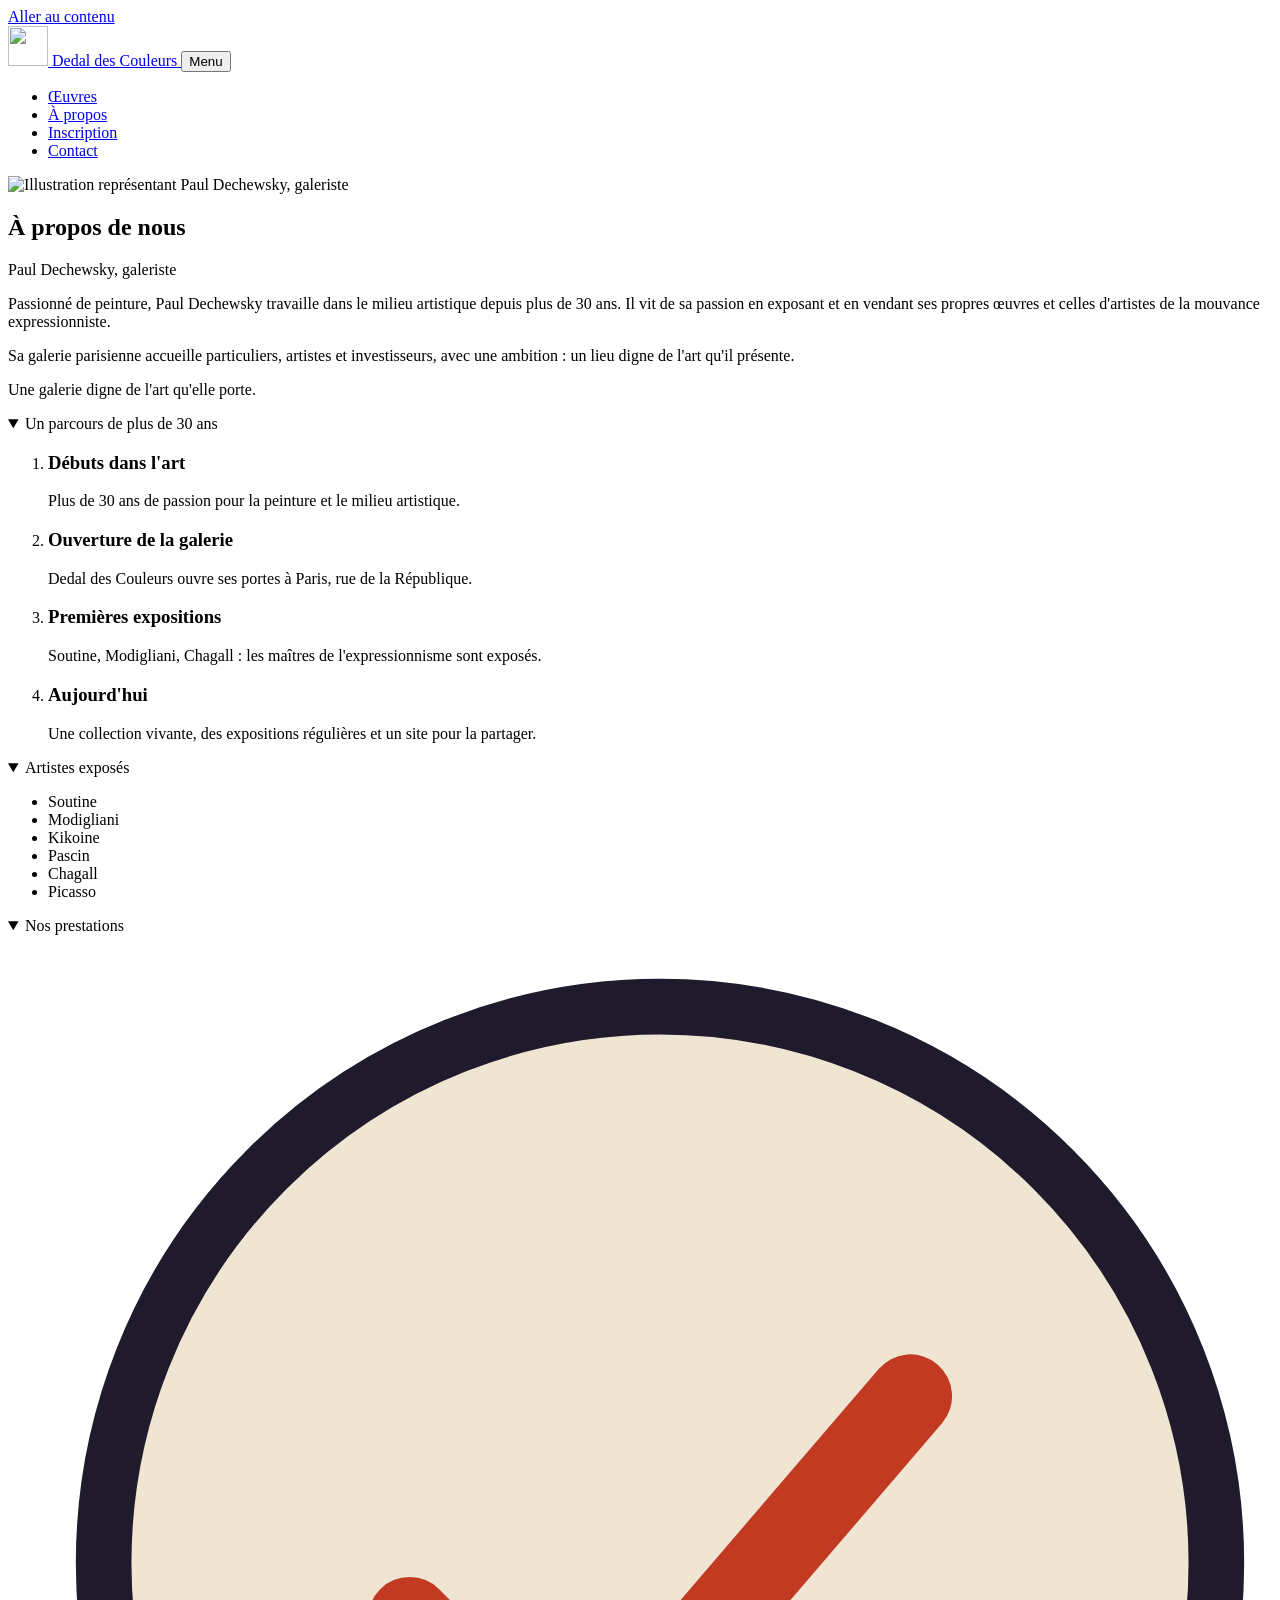
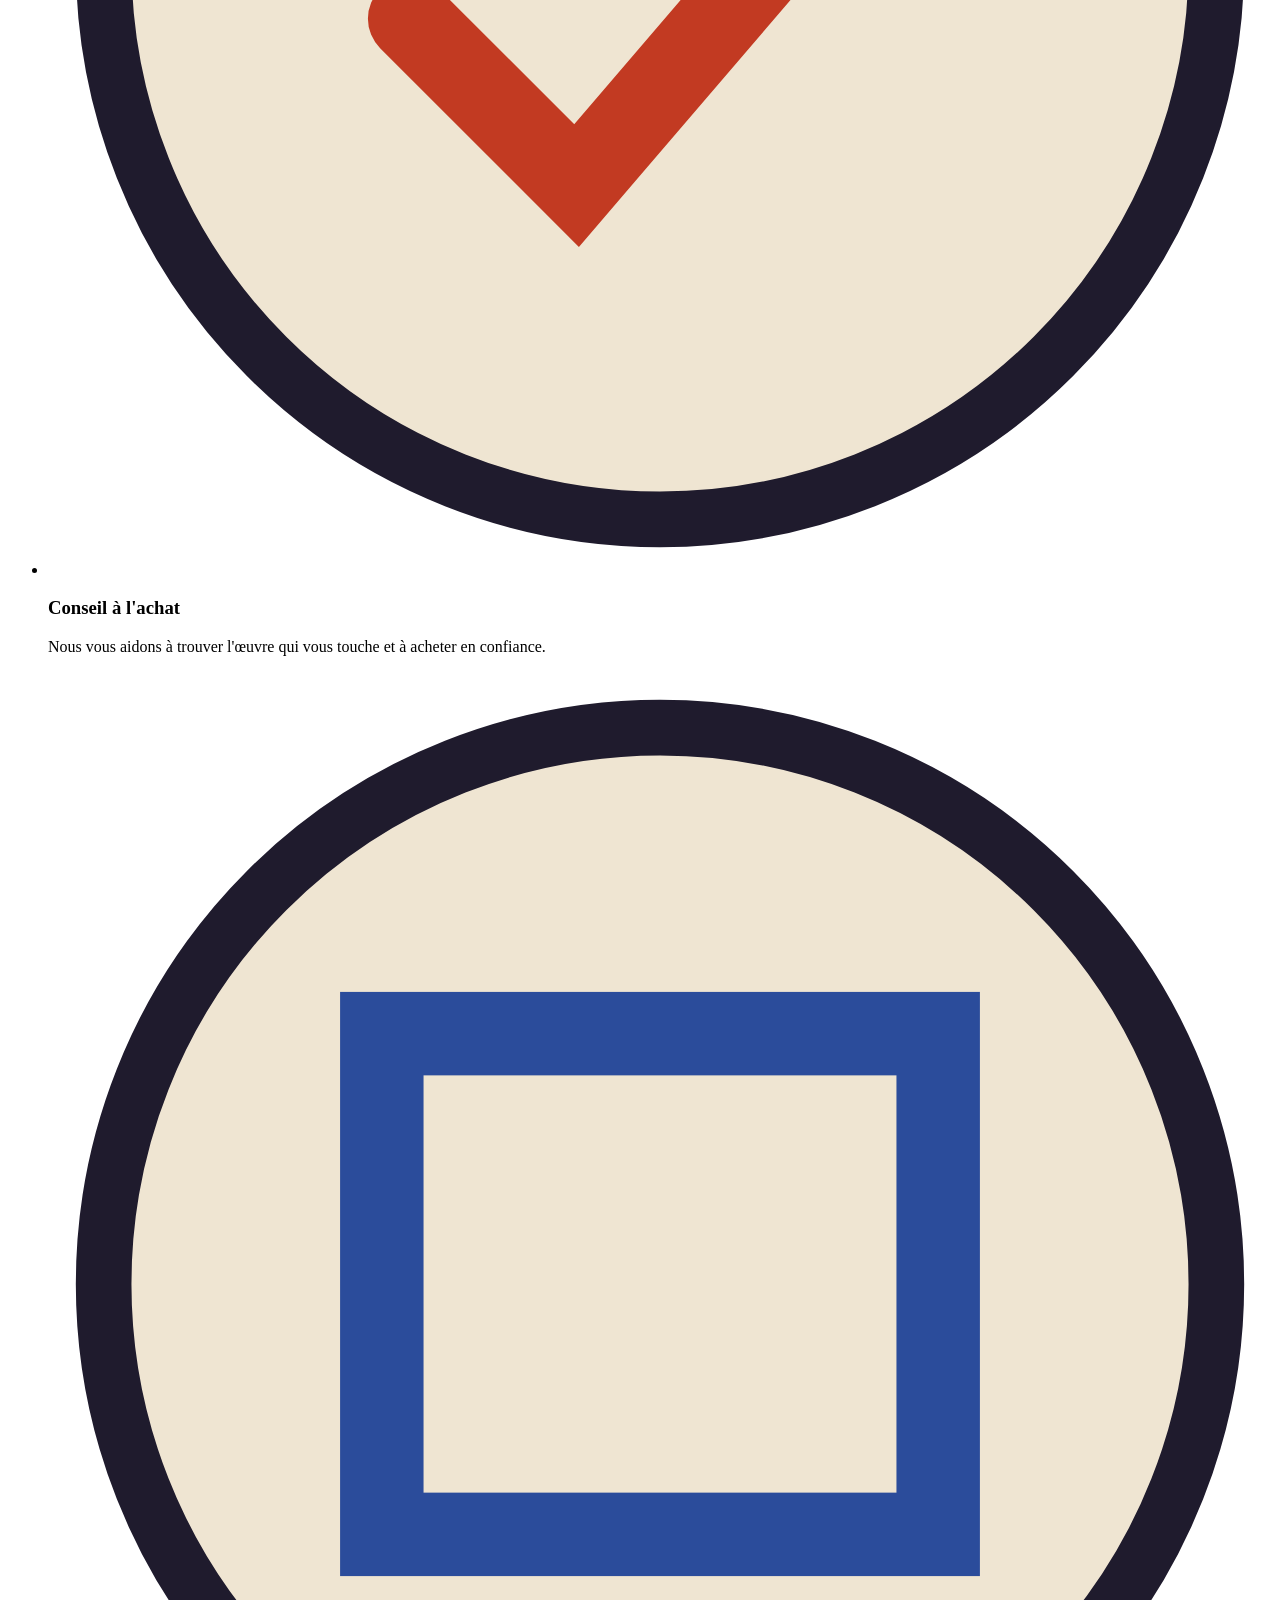
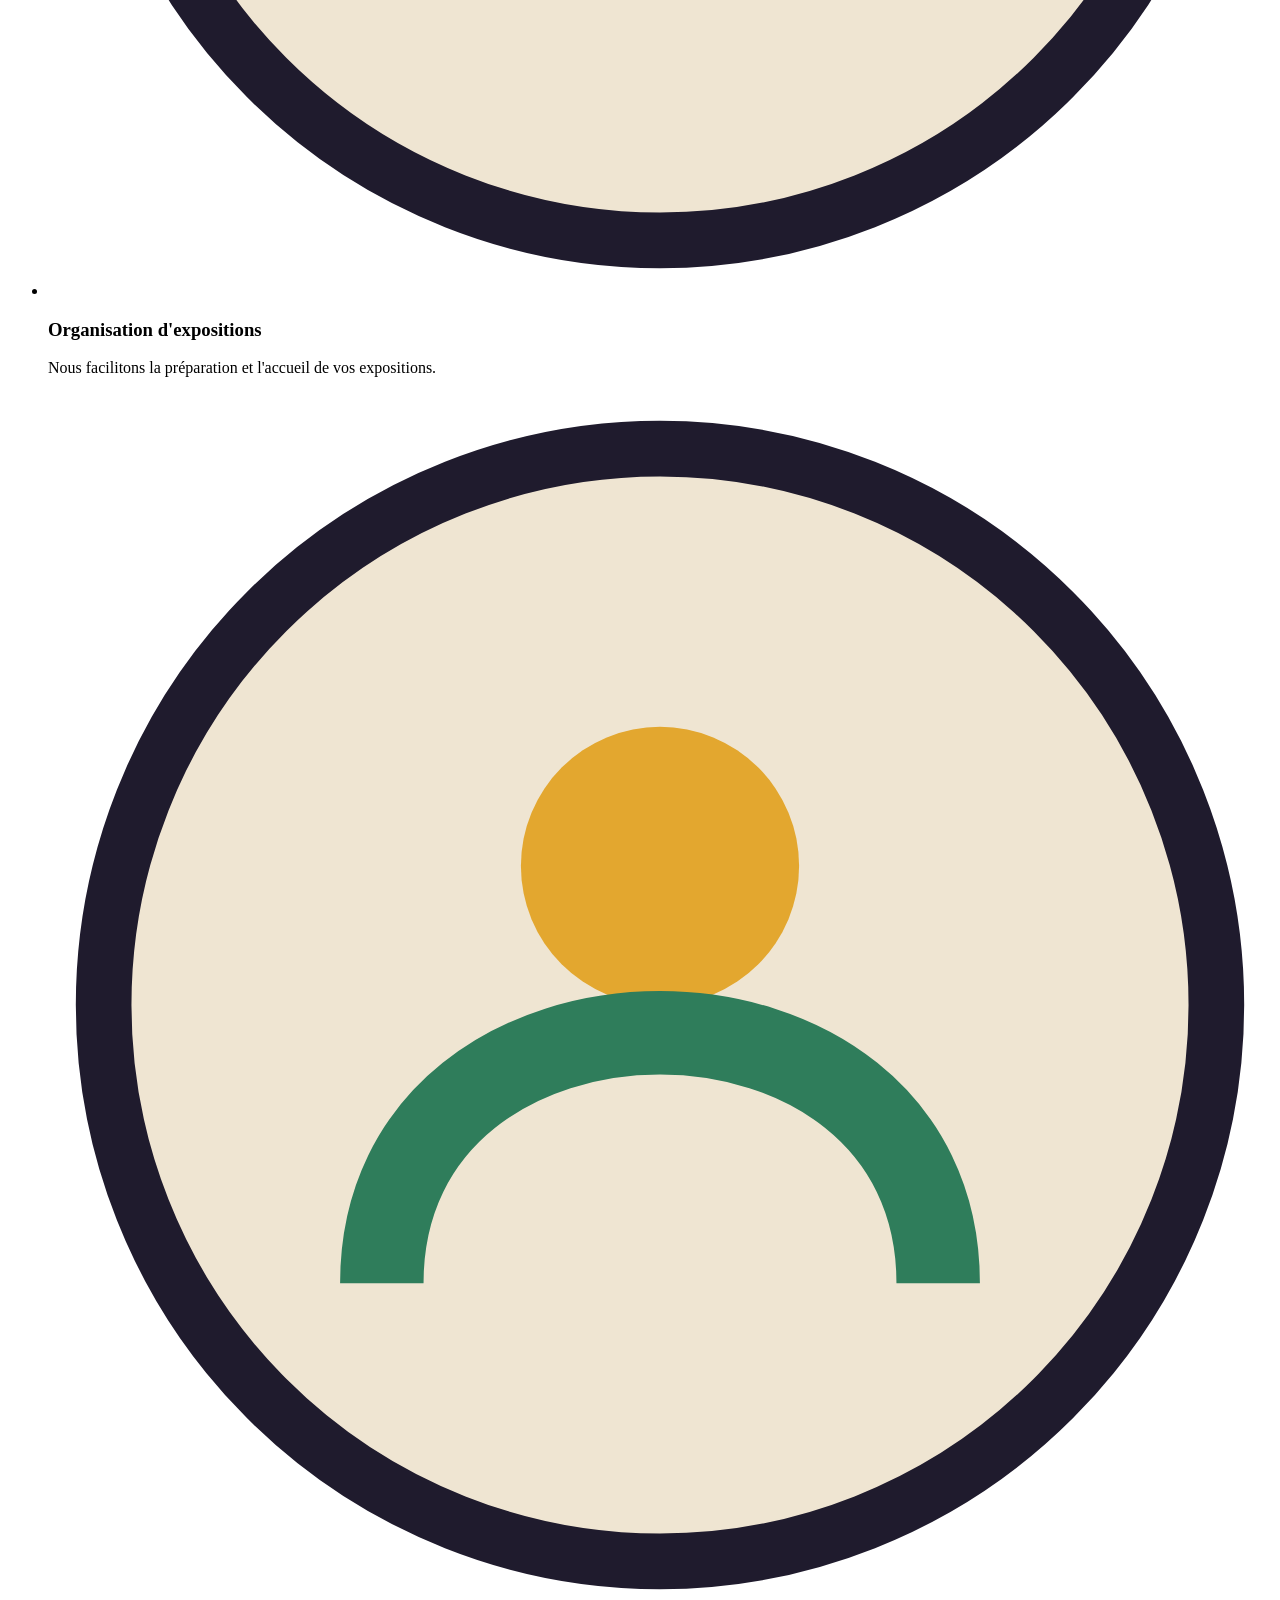
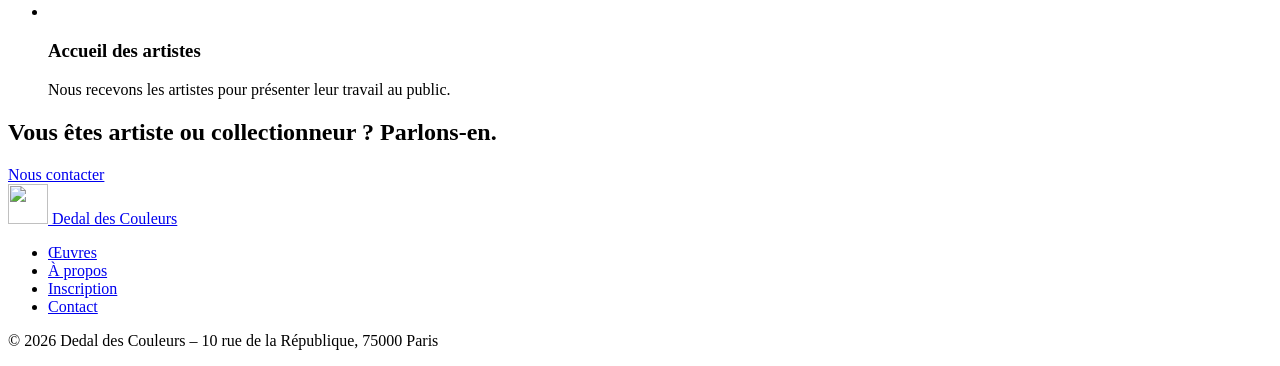
==== a-propos.html @ 1d60deca "Ajouter la page de présentation" ====
<!DOCTYPE html>
<html lang="fr">
<head>
  <meta charset="UTF-8">
  <meta name="viewport" content="width=device-width, initial-scale=1">
  <title>À propos – Paul Dechewsky et la galerie Dedal des Couleurs</title>
  <meta name="description" content="Plus de 30 ans de passion : découvrez Paul Dechewsky, son parcours, les artistes exposés et les prestations de la galerie Dedal des Couleurs à Paris.">
  <link rel="canonical" href="https://theo-zbn.github.io/Dedal-des-Couleurs/a-propos.html">
  <meta property="og:type" content="website">
  <meta property="og:locale" content="fr_FR">
  <meta property="og:site_name" content="Dedal des Couleurs">
  <meta property="og:title" content="À propos – Paul Dechewsky et la galerie Dedal des Couleurs">
  <meta property="og:description" content="Plus de 30 ans de passion : découvrez Paul Dechewsky, son parcours, les artistes exposés et les prestations de la galerie Dedal des Couleurs à Paris.">
  <meta property="og:url" content="https://theo-zbn.github.io/Dedal-des-Couleurs/a-propos.html">
  <meta property="og:image" content="https://theo-zbn.github.io/Dedal-des-Couleurs/images/logo-dedal.svg">
  <meta name="twitter:card" content="summary">
  <meta name="theme-color" content="#faf5ec">
  <link rel="icon" href="images/favicon.svg" type="image/svg+xml">
  <link rel="preconnect" href="https://fonts.googleapis.com">
  <link rel="preconnect" href="https://fonts.gstatic.com" crossorigin>
  <link href="https://fonts.googleapis.com/css2?family=DM+Sans:wght@400;500;700&amp;family=Fraunces:wght@600;700&amp;display=swap" rel="stylesheet">
  <link rel="stylesheet" href="css/style.css">
</head>
<body>
  <a class="skip-link" href="#contenu">Aller au contenu</a>

  <header class="site-header">
    <div class="container site-header__inner">
      <a class="brand" href="index.html">
        <img src="images/logo-dedal.svg" alt="" width="40" height="40">
        <span>Dedal des Couleurs</span>
      </a>
      <button class="nav-toggle" type="button" aria-expanded="false" aria-controls="menu">Menu</button>
      <nav class="nav" id="menu" aria-label="Navigation principale">
        <ul class="nav__list">
          <li><a class="nav__link" href="oeuvres.html">Œuvres</a></li>
          <li><a class="nav__link" href="a-propos.html" aria-current="page">À propos</a></li>
          <li><a class="nav__link" href="inscription.html">Inscription</a></li>
          <li><a class="nav__link nav__link--cta" href="inscription.html#contact">Contact</a></li>
        </ul>
      </nav>
    </div>
  </header>

  <main id="contenu">
    <section class="section" aria-labelledby="titre-apropos">
      <div class="container about">
        <img class="about__portrait" src="images/portrait.svg" alt="Illustration représentant Paul Dechewsky, galeriste" width="400" height="400">
        <div>
          <h1 id="titre-apropos">À propos de nous</h1>
          <p class="eyebrow">Paul Dechewsky, galeriste</p>
          <p>Passionné de peinture, Paul Dechewsky travaille dans le milieu artistique depuis plus de 30 ans. Il vit de sa passion en exposant et en vendant ses propres œuvres et celles d'artistes de la mouvance expressionniste.</p>
          <p>Sa galerie parisienne accueille particuliers, artistes et investisseurs, avec une ambition : un lieu digne de l'art qu'il présente.</p>
        </div>
        <p class="quote">Une galerie digne de l'art qu'elle porte.</p>
      </div>
    </section>

    <section class="section section--sable" aria-label="Parcours et artistes">
      <div class="container">
        <details class="details" open data-desktop-open>
          <summary class="details__summary">Un parcours de plus de 30 ans</summary>
          <div class="details__body">
            <ol class="timeline">
              <li class="timeline__step"><h3>Débuts dans l'art</h3><p>Plus de 30 ans de passion pour la peinture et le milieu artistique.</p></li>
              <li class="timeline__step"><h3>Ouverture de la galerie</h3><p>Dedal des Couleurs ouvre ses portes à Paris, rue de la République.</p></li>
              <li class="timeline__step"><h3>Premières expositions</h3><p>Soutine, Modigliani, Chagall : les maîtres de l'expressionnisme sont exposés.</p></li>
              <li class="timeline__step"><h3>Aujourd'hui</h3><p>Une collection vivante, des expositions régulières et un site pour la partager.</p></li>
            </ol>
          </div>
        </details>
        <details class="details" data-desktop-open>
          <summary class="details__summary">Artistes exposés</summary>
          <div class="details__body">
            <ul class="pills">
              <li>Soutine</li><li>Modigliani</li><li>Kikoine</li><li>Pascin</li><li>Chagall</li><li>Picasso</li>
            </ul>
          </div>
        </details>
      </div>
    </section>

    <section class="section" aria-label="Prestations">
      <div class="container">
        <details class="details" data-desktop-open>
          <summary class="details__summary">Nos prestations</summary>
          <div class="details__body">
            <ul class="services">
              <li class="card"><svg class="services__icon" viewBox="0 0 44 44" aria-hidden="true"><circle cx="22" cy="22" r="20" fill="#efe5d2" stroke="#1f1b2d" stroke-width="2"/><path d="M13 24l6 6 12-14" fill="none" stroke="#c23a22" stroke-width="3" stroke-linecap="round"/></svg><h3>Conseil à l'achat</h3><p>Nous vous aidons à trouver l'œuvre qui vous touche et à acheter en confiance.</p></li>
              <li class="card"><svg class="services__icon" viewBox="0 0 44 44" aria-hidden="true"><circle cx="22" cy="22" r="20" fill="#efe5d2" stroke="#1f1b2d" stroke-width="2"/><rect x="12" y="13" width="20" height="18" fill="none" stroke="#2b4c9b" stroke-width="3"/></svg><h3>Organisation d'expositions</h3><p>Nous facilitons la préparation et l'accueil de vos expositions.</p></li>
              <li class="card"><svg class="services__icon" viewBox="0 0 44 44" aria-hidden="true"><circle cx="22" cy="22" r="20" fill="#efe5d2" stroke="#1f1b2d" stroke-width="2"/><circle cx="22" cy="17" r="5" fill="#e3a72f"/><path d="M12 32c0-6 5-9 10-9s10 3 10 9" fill="none" stroke="#2f7d5b" stroke-width="3"/></svg><h3>Accueil des artistes</h3><p>Nous recevons les artistes pour présenter leur travail au public.</p></li>
            </ul>
          </div>
        </details>
        <div class="cta-band">
          <h2>Vous êtes artiste ou collectionneur ? Parlons-en.</h2>
          <a class="btn btn--primary" href="inscription.html#contact">Nous contacter</a>
        </div>
      </div>
    </section>
  </main>

  <footer class="site-footer">
    <div class="container site-footer__inner">
      <a class="brand" href="index.html">
        <img src="images/logo-dedal-clair.svg" alt="" width="40" height="40">
        <span>Dedal des Couleurs</span>
      </a>
      <nav aria-label="Navigation de pied de page">
        <ul class="site-footer__links">
          <li><a href="oeuvres.html">Œuvres</a></li>
          <li><a href="a-propos.html">À propos</a></li>
          <li><a href="inscription.html">Inscription</a></li>
          <li><a href="inscription.html#contact">Contact</a></li>
        </ul>
      </nav>
      <p>© 2026 Dedal des Couleurs – 10 rue de la République, 75000 Paris</p>
    </div>
  </footer>
  <script src="js/script.js"></script>
</body>
</html>
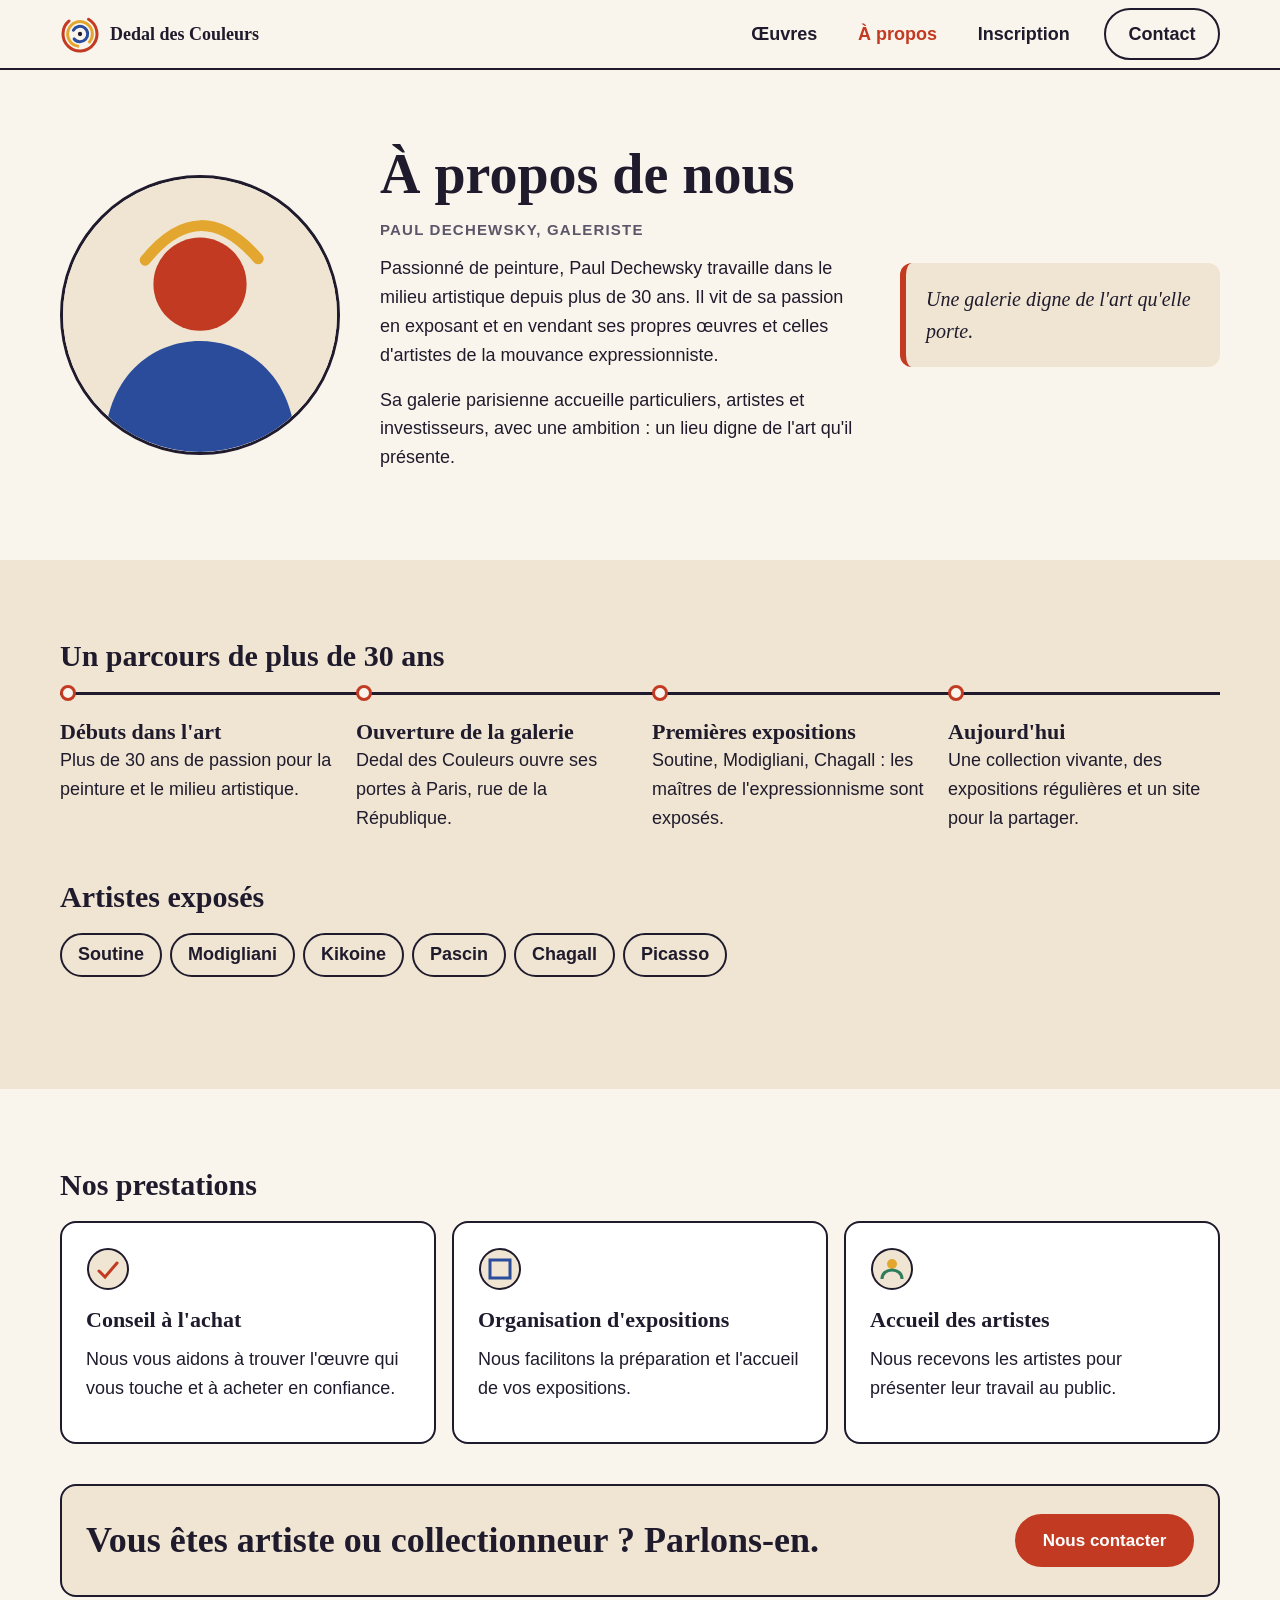
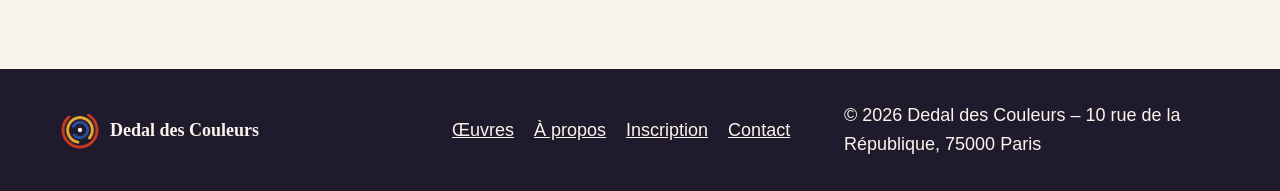
==== commit 07285b2a: "Corriger les URL pour le depot GitHub existant" ====
--- a/a-propos.html
+++ b/a-propos.html
@@ -5,14 +5,14 @@
   <meta name="viewport" content="width=device-width, initial-scale=1">
   <title>À propos – Paul Dechewsky et la galerie Dedal des Couleurs</title>
   <meta name="description" content="Plus de 30 ans de passion : découvrez Paul Dechewsky, son parcours, les artistes exposés et les prestations de la galerie Dedal des Couleurs à Paris.">
-  <link rel="canonical" href="https://theo-zbn.github.io/Dedal-des-Couleurs/a-propos.html">
+  <link rel="canonical" href="https://theo-zbn.github.io/Dedal-des-Couleurs-/a-propos.html">
   <meta property="og:type" content="website">
   <meta property="og:locale" content="fr_FR">
   <meta property="og:site_name" content="Dedal des Couleurs">
   <meta property="og:title" content="À propos – Paul Dechewsky et la galerie Dedal des Couleurs">
   <meta property="og:description" content="Plus de 30 ans de passion : découvrez Paul Dechewsky, son parcours, les artistes exposés et les prestations de la galerie Dedal des Couleurs à Paris.">
-  <meta property="og:url" content="https://theo-zbn.github.io/Dedal-des-Couleurs/a-propos.html">
-  <meta property="og:image" content="https://theo-zbn.github.io/Dedal-des-Couleurs/images/logo-dedal.svg">
+  <meta property="og:url" content="https://theo-zbn.github.io/Dedal-des-Couleurs-/a-propos.html">
+  <meta property="og:image" content="https://theo-zbn.github.io/Dedal-des-Couleurs-/images/logo-dedal.svg">
   <meta name="twitter:card" content="summary">
   <meta name="theme-color" content="#faf5ec">
   <link rel="icon" href="images/favicon.svg" type="image/svg+xml">
--- a/css/style.css
+++ b/css/style.css
@@ -0,0 +1,968 @@
+/* ==========================================================================
+   Dedal des Couleurs - feuille de style (mobile first)
+   Sommaire : 1 Variables - 2 Base - 3 Composants - 4 Pages - 5 Pied de page
+              6 Animations - 7 Tablette - 8 Bureau - 9 Accessibilite
+   ========================================================================== */
+
+/* 1. Variables (charte graphique) ------------------------------------------ */
+:root {
+  --ivoire: #faf5ec;
+  --sable: #efe5d2;
+  --encre: #1f1b2d;
+  --vermillon: #c23a22;
+  --outremer: #2b4c9b;
+  --ocre: #e3a72f;
+  --emeraude: #2f7d5b;
+  --blanc: #ffffff;
+  --gris: #5b5668;
+  --police-titre: "Fraunces", Georgia, serif;
+  --police-texte: "DM Sans", Arial, sans-serif;
+  --rayon: 16px;
+}
+
+/* 2. Base ------------------------------------------------------------------- */
+*,
+*::before,
+*::after {
+  box-sizing: border-box;
+}
+
+html {
+  scroll-behavior: smooth;
+}
+
+body {
+  margin: 0;
+  font-family: var(--police-texte);
+  font-size: 17px;
+  line-height: 1.6;
+  color: var(--encre);
+  background: var(--ivoire);
+}
+
+img {
+  display: block;
+  max-width: 100%;
+  height: auto;
+}
+
+h1,
+h2,
+h3 {
+  margin: 0 0 0.75rem;
+  font-family: var(--police-titre);
+  font-weight: 700;
+  line-height: 1.15;
+}
+
+h1 {
+  font-size: 36px;
+}
+
+h2 {
+  font-size: 28px;
+}
+
+h3 {
+  font-size: 20px;
+  font-weight: 600;
+}
+
+p {
+  margin: 0 0 1rem;
+}
+
+a {
+  color: var(--outremer);
+}
+
+ul {
+  margin: 0;
+  padding: 0;
+  list-style: none;
+}
+
+.container {
+  width: 100%;
+  max-width: 1200px;
+  margin: 0 auto;
+  padding: 0 20px;
+}
+
+.section {
+  padding: 48px 0;
+}
+
+.section--sable {
+  background: var(--sable);
+}
+
+.eyebrow {
+  margin: 0 0 0.75rem;
+  font-size: 15px;
+  font-weight: 700;
+  letter-spacing: 0.08em;
+  text-transform: uppercase;
+  color: var(--gris);
+}
+
+.skip-link {
+  position: absolute;
+  top: 0;
+  left: -999px;
+  z-index: 100;
+  padding: 0.6rem 1rem;
+  color: var(--blanc);
+  background: var(--encre);
+}
+
+.skip-link:focus {
+  left: 0;
+}
+
+/* 3. Composants ------------------------------------------------------------- */
+
+/* 3.1 En-tete et navigation */
+.site-header {
+  position: sticky;
+  top: 0;
+  z-index: 50;
+  background: var(--ivoire);
+  border-bottom: 2px solid var(--encre);
+}
+
+.site-header__inner {
+  display: flex;
+  align-items: center;
+  justify-content: space-between;
+  min-height: 68px;
+}
+
+.brand {
+  display: flex;
+  align-items: center;
+  gap: 10px;
+  font-family: var(--police-titre);
+  font-size: 18px;
+  font-weight: 700;
+  color: var(--encre);
+  text-decoration: none;
+}
+
+.brand img {
+  width: 40px;
+  height: 40px;
+}
+
+.nav-toggle {
+  display: inline-flex;
+  align-items: center;
+  padding: 0.5rem 0.9rem;
+  font: 700 16px var(--police-texte);
+  color: var(--encre);
+  background: transparent;
+  border: 2px solid var(--encre);
+  border-radius: 999px;
+  cursor: pointer;
+}
+
+.nav {
+  display: none;
+  position: absolute;
+  top: 100%;
+  right: 0;
+  left: 0;
+  padding: 12px 20px 20px;
+  background: var(--ivoire);
+  border-bottom: 2px solid var(--encre);
+}
+
+.nav.is-open {
+  display: block;
+}
+
+.nav__list {
+  display: flex;
+  flex-direction: column;
+  gap: 4px;
+}
+
+.nav__link {
+  display: block;
+  padding: 0.7rem 0.4rem;
+  font-weight: 700;
+  color: var(--encre);
+  text-decoration: none;
+}
+
+.nav__link:hover,
+.nav__link[aria-current="page"] {
+  color: var(--vermillon);
+}
+
+.nav__link--cta {
+  display: inline-block;
+  margin-top: 6px;
+  padding: 0.6rem 1.4rem;
+  border: 2px solid var(--encre);
+  border-radius: 999px;
+}
+
+/* 3.2 Boutons */
+.btn {
+  display: inline-block;
+  padding: 0.9rem 1.6rem;
+  font: 700 17px var(--police-texte);
+  text-align: center;
+  text-decoration: none;
+  border: 2px solid transparent;
+  border-radius: 999px;
+  cursor: pointer;
+  transition: background 0.25s, color 0.25s, transform 0.25s;
+}
+
+.btn--primary {
+  color: var(--blanc);
+  background: var(--vermillon);
+  border-color: var(--vermillon);
+}
+
+.btn--primary:hover {
+  background: var(--encre);
+  border-color: var(--encre);
+  transform: translateY(-2px);
+}
+
+.btn--outline {
+  color: var(--encre);
+  background: transparent;
+  border-color: var(--encre);
+}
+
+.btn--outline:hover {
+  color: var(--blanc);
+  background: var(--encre);
+}
+
+.btn--block {
+  display: block;
+  width: 100%;
+}
+
+.btn-row {
+  display: flex;
+  flex-direction: column;
+  gap: 12px;
+}
+
+/* 3.3 Cartes */
+.card {
+  padding: 24px;
+  background: var(--blanc);
+  border: 2px solid var(--encre);
+  border-radius: var(--rayon);
+}
+
+.tag {
+  display: inline-block;
+  padding: 0.15rem 0.8rem;
+  font-size: 15px;
+  font-weight: 700;
+  background: var(--ocre);
+  border-radius: 999px;
+}
+
+/* 3.4 Formulaires */
+.field {
+  margin-bottom: 16px;
+}
+
+.field label {
+  display: block;
+  margin-bottom: 4px;
+  font-weight: 700;
+}
+
+.field input[type="text"],
+.field input[type="email"] {
+  width: 100%;
+  padding: 0.8rem 1rem;
+  font: inherit;
+  color: var(--encre);
+  background: var(--blanc);
+  border: 2px solid var(--encre);
+  border-radius: 10px;
+}
+
+.field input[aria-invalid="true"] {
+  border-color: var(--vermillon);
+}
+
+.field__error {
+  min-height: 1.4em;
+  margin: 4px 0 0;
+  font-size: 15px;
+  font-weight: 500;
+  color: var(--vermillon);
+}
+
+.field--check {
+  display: flex;
+  align-items: flex-start;
+  gap: 10px;
+}
+
+.field--check input {
+  flex: none;
+  width: 22px;
+  height: 22px;
+  margin-top: 3px;
+}
+
+.field--check label {
+  margin: 0;
+  font-weight: 400;
+}
+
+.form-success {
+  margin: 16px 0 0;
+  padding: 0.8rem 1rem;
+  font-weight: 700;
+  color: var(--blanc);
+  background: var(--emeraude);
+  border-radius: 10px;
+}
+
+.form-success:empty {
+  display: none;
+}
+
+/* 4. Pages ------------------------------------------------------------------ */
+
+/* 4.1 Accueil */
+.hero {
+  padding: 24px 0 40px;
+}
+
+.hero__grid {
+  display: grid;
+  gap: 28px;
+}
+
+.hero__title {
+  animation: apparition 0.9s ease-out both;
+}
+
+.hero__text {
+  animation: apparition 0.9s 0.2s ease-out both;
+}
+
+.hero .btn-row {
+  animation: apparition 0.9s 0.4s ease-out both;
+}
+
+.collage {
+  display: grid;
+  grid-template-columns: repeat(3, 1fr);
+  gap: 8px;
+}
+
+.collage__img {
+  width: 100%;
+  border: 2px solid var(--encre);
+  border-radius: 12px;
+}
+
+.collage__img:nth-child(2) {
+  margin-top: 20px;
+}
+
+.stats {
+  display: grid;
+  gap: 12px;
+}
+
+.stat {
+  padding: 18px 20px;
+  background: var(--sable);
+  border: 2px solid var(--encre);
+  border-radius: 14px;
+}
+
+.stat__value {
+  display: block;
+  font-family: var(--police-titre);
+  font-size: 24px;
+  font-weight: 700;
+}
+
+.banner {
+  display: grid;
+  gap: 16px;
+  padding: 28px 24px;
+  color: var(--blanc);
+  background: var(--outremer);
+  border-radius: var(--rayon);
+}
+
+.banner h2 {
+  margin-bottom: 4px;
+}
+
+.banner p {
+  margin: 0;
+}
+
+.banner .btn--primary {
+  color: var(--encre);
+  background: var(--blanc);
+  border-color: var(--blanc);
+}
+
+.banner .btn--primary:hover {
+  background: var(--ocre);
+  border-color: var(--ocre);
+}
+
+/* 4.2 Oeuvres */
+.page-title {
+  padding: 36px 0 8px;
+}
+
+.catalog {
+  display: grid;
+  gap: 24px;
+  padding-bottom: 56px;
+}
+
+.filters__group {
+  margin-bottom: 16px;
+}
+
+.filters__title {
+  margin: 0 0 8px;
+  font-size: 16px;
+  font-weight: 700;
+}
+
+.chips {
+  display: flex;
+  gap: 8px;
+  padding-bottom: 6px;
+  overflow-x: auto;
+}
+
+.chip {
+  flex: none;
+  padding: 0.4rem 1rem;
+  font: 700 15px var(--police-texte);
+  color: var(--encre);
+  background: transparent;
+  border: 2px solid var(--encre);
+  border-radius: 999px;
+  cursor: pointer;
+}
+
+.chip[aria-pressed="true"] {
+  color: var(--blanc);
+  background: var(--encre);
+}
+
+.sort {
+  display: flex;
+  align-items: center;
+  gap: 8px;
+  margin-bottom: 16px;
+}
+
+.sort select {
+  padding: 0.5rem 0.8rem;
+  font: inherit;
+  color: var(--encre);
+  background: var(--blanc);
+  border: 2px solid var(--encre);
+  border-radius: 10px;
+}
+
+.feature {
+  display: grid;
+  gap: 16px;
+  margin-bottom: 28px;
+  padding: 16px;
+  background: var(--sable);
+  border: 2px solid var(--encre);
+  border-radius: var(--rayon);
+}
+
+.feature img {
+  width: 100%;
+  border-radius: 10px;
+}
+
+.gallery {
+  column-count: 1;
+  column-gap: 20px;
+}
+
+.gallery__item {
+  margin: 0 0 24px;
+  break-inside: avoid;
+}
+
+.gallery__item[hidden] {
+  display: none;
+}
+
+.gallery__item img {
+  width: 100%;
+  border: 2px solid var(--encre);
+  border-radius: 12px;
+}
+
+.gallery__item figcaption {
+  margin-top: 8px;
+  font-weight: 700;
+}
+
+.gallery__item figcaption span {
+  display: block;
+  font-weight: 400;
+  color: var(--gris);
+}
+
+.gallery__empty {
+  font-weight: 700;
+}
+
+/* 4.3 A propos */
+.about {
+  display: grid;
+  gap: 24px;
+  align-items: center;
+}
+
+.about__portrait {
+  width: 220px;
+  margin: 0 auto;
+  border: 3px solid var(--encre);
+  border-radius: 50%;
+}
+
+.quote {
+  margin: 0;
+  padding: 20px;
+  font-family: var(--police-titre);
+  font-size: 20px;
+  font-style: italic;
+  background: var(--sable);
+  border-left: 6px solid var(--vermillon);
+  border-radius: 12px;
+}
+
+.details {
+  margin-bottom: 12px;
+  background: var(--blanc);
+  border: 2px solid var(--encre);
+  border-radius: 12px;
+}
+
+.details__summary {
+  padding: 0.9rem 1.1rem;
+  font-family: var(--police-titre);
+  font-size: 20px;
+  font-weight: 700;
+  cursor: pointer;
+}
+
+.details__body {
+  padding: 0 1.1rem 1rem;
+}
+
+.timeline {
+  display: grid;
+  gap: 16px;
+  padding-left: 18px;
+  border-left: 3px solid var(--encre);
+}
+
+.timeline__step {
+  position: relative;
+}
+
+.timeline__step::before {
+  content: "";
+  position: absolute;
+  top: 6px;
+  left: -29px;
+  width: 16px;
+  height: 16px;
+  background: var(--ivoire);
+  border: 3px solid var(--vermillon);
+  border-radius: 50%;
+}
+
+.timeline__step h3 {
+  margin-bottom: 2px;
+}
+
+.timeline__step p {
+  margin: 0;
+}
+
+.pills {
+  display: flex;
+  flex-wrap: wrap;
+  gap: 8px;
+}
+
+.pills li {
+  padding: 0.35rem 1rem;
+  font-weight: 700;
+  border: 2px solid var(--encre);
+  border-radius: 999px;
+}
+
+.services {
+  display: grid;
+  gap: 16px;
+}
+
+.services__icon {
+  width: 44px;
+  height: 44px;
+  margin-bottom: 8px;
+}
+
+.cta-band {
+  display: grid;
+  gap: 16px;
+  padding: 28px 24px;
+  background: var(--sable);
+  border: 2px solid var(--encre);
+  border-radius: var(--rayon);
+}
+
+.cta-band h2 {
+  margin: 0;
+}
+
+/* 4.4 Inscription et contact */
+.signup {
+  display: grid;
+  gap: 24px;
+  padding: 36px 0 48px;
+}
+
+.signup__visual {
+  display: none;
+}
+
+.signup__visual img {
+  width: 100%;
+  border: 2px solid var(--encre);
+  border-radius: var(--rayon);
+}
+
+.contact {
+  display: grid;
+  gap: 24px;
+}
+
+.contact__map {
+  width: 100%;
+  border: 2px solid var(--encre);
+  border-radius: var(--rayon);
+}
+
+.contact address {
+  font-style: normal;
+}
+
+.contact address p {
+  margin-bottom: 6px;
+}
+
+/* 5. Pied de page ----------------------------------------------------------- */
+.site-footer {
+  padding: 32px 0;
+  color: var(--ivoire);
+  background: var(--encre);
+}
+
+.site-footer__inner {
+  display: grid;
+  gap: 16px;
+}
+
+.site-footer a,
+.site-footer .brand {
+  color: var(--ivoire);
+}
+
+.site-footer__links {
+  display: flex;
+  flex-wrap: wrap;
+  gap: 8px 20px;
+}
+
+.site-footer p {
+  margin: 0;
+}
+
+/* 6. Animations ------------------------------------------------------------- */
+@keyframes apparition {
+  from {
+    opacity: 0;
+    transform: translateY(20px);
+  }
+
+  to {
+    opacity: 1;
+    transform: translateY(0);
+  }
+}
+
+@media (prefers-reduced-motion: reduce) {
+  * {
+    animation: none !important;
+    transition: none !important;
+    scroll-behavior: auto !important;
+  }
+}
+
+/* 7. Tablette (a partir de 700 px) ------------------------------------------ */
+@media (min-width: 700px) {
+  .btn-row {
+    flex-direction: row;
+  }
+
+  .stats {
+    grid-template-columns: repeat(3, 1fr);
+  }
+
+  .gallery {
+    column-count: 2;
+  }
+
+  .feature {
+    grid-template-columns: 1fr 1fr;
+    align-items: center;
+  }
+
+  .services {
+    grid-template-columns: repeat(3, 1fr);
+  }
+
+  .banner,
+  .cta-band {
+    grid-template-columns: 1fr auto;
+    align-items: center;
+  }
+}
+
+/* 8. Bureau (a partir de 960 px) -------------------------------------------- */
+@media (min-width: 960px) {
+  body {
+    font-size: 18px;
+  }
+
+  h1 {
+    font-size: 56px;
+  }
+
+  h2 {
+    font-size: 36px;
+  }
+
+  h3 {
+    font-size: 22px;
+  }
+
+  .section {
+    padding: 72px 0;
+  }
+
+  .nav-toggle {
+    display: none;
+  }
+
+  .nav {
+    display: block;
+    position: static;
+    padding: 0;
+    background: transparent;
+    border-bottom: 0;
+  }
+
+  .nav__list {
+    flex-direction: row;
+    align-items: center;
+    gap: 28px;
+  }
+
+  .nav__link--cta {
+    margin-top: 0;
+  }
+
+  .hero {
+    padding: 56px 0;
+  }
+
+  .hero__grid {
+    grid-template-columns: 1.05fr 1fr;
+    align-items: center;
+    gap: 48px;
+  }
+
+  .hero__content {
+    order: 1;
+  }
+
+  .collage {
+    display: block;
+    order: 2;
+    position: relative;
+    height: 560px;
+  }
+
+  .collage__img {
+    position: absolute;
+    width: 46%;
+  }
+
+  .collage__img:nth-child(1) {
+    top: 0;
+    left: 0;
+  }
+
+  .collage__img:nth-child(2) {
+    top: 60px;
+    right: 0;
+    margin-top: 0;
+  }
+
+  .collage__img:nth-child(3) {
+    bottom: 0;
+    left: 27%;
+  }
+
+  .catalog {
+    grid-template-columns: 240px 1fr;
+    gap: 48px;
+  }
+
+  .chips {
+    flex-direction: column;
+    align-items: flex-start;
+    overflow: visible;
+  }
+
+  .gallery {
+    column-count: 3;
+  }
+
+  .gallery__item:nth-child(3n + 2) img {
+    height: 300px;
+    object-fit: cover;
+  }
+
+  .about {
+    grid-template-columns: 280px 1fr 320px;
+    gap: 40px;
+  }
+
+  .about__portrait {
+    width: 100%;
+  }
+
+  .timeline {
+    grid-template-columns: repeat(4, 1fr);
+    gap: 24px;
+    padding: 24px 0 0;
+    border-top: 3px solid var(--encre);
+    border-left: 0;
+  }
+
+  .timeline__step::before {
+    top: -34px;
+    left: 0;
+  }
+
+  .details {
+    background: transparent;
+    border: 0;
+  }
+
+  .details__summary {
+    padding: 0 0 12px;
+    font-size: 30px;
+    list-style: none;
+    pointer-events: none;
+  }
+
+  .details__summary::-webkit-details-marker {
+    display: none;
+  }
+
+  .details__body {
+    padding: 0;
+  }
+
+  .signup {
+    grid-template-columns: 1fr 1.2fr;
+    gap: 48px;
+    align-items: start;
+  }
+
+  .signup__visual {
+    display: block;
+  }
+
+  .contact {
+    grid-template-columns: 1.1fr 1fr;
+    gap: 48px;
+    align-items: start;
+  }
+
+  .site-footer__inner {
+    grid-template-columns: 1fr 1fr 1fr;
+    align-items: center;
+  }
+}
+
+/* 9. Accessibilite : focus clavier visible ---------------------------------- */
+a:focus,
+button:focus,
+input:focus,
+select:focus,
+summary:focus {
+  outline: 3px solid var(--outremer);
+  outline-offset: 3px;
+}
+
+.site-footer a:focus {
+  outline-color: var(--ocre);
+}
+
+.banner .eyebrow {
+  color: var(--blanc);
+}
+
+.catalog > * {
+  min-width: 0;
+}
+
+.timeline {
+  margin: 0;
+  list-style: none;
+}
+
+.cta-band {
+  margin-top: 24px;
+}
+
+@media (min-width: 960px) {
+  .details {
+    margin-bottom: 40px;
+  }
+}
